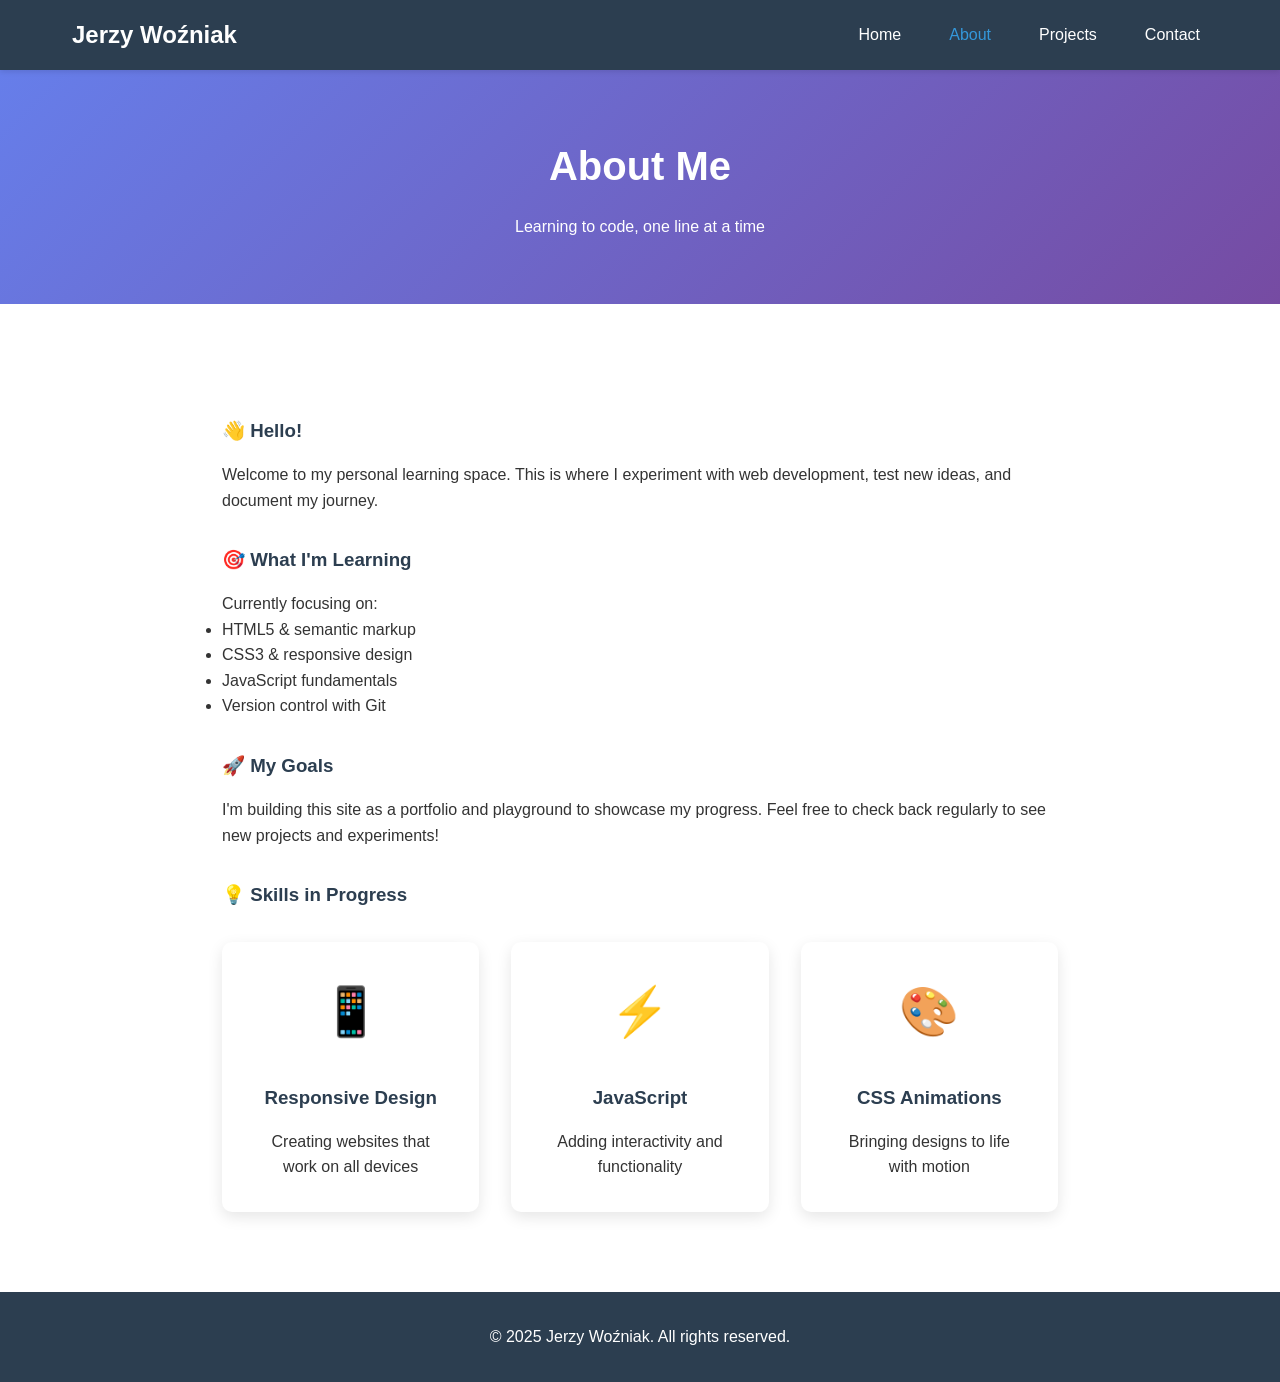
==== about.html @ 8f4920d2 "first upload basic tamplates, for development and filling out" ====
<!DOCTYPE html>
<html lang="en">
<head>
    <meta charset="UTF-8">
    <meta name="viewport" content="width=device-width, initial-scale=1.0">
    <title>About - My Personal Site</title>
    <link rel="stylesheet" href="style.css">
</head>
<body>
    <nav class="navbar">
        <div class="nav-container">
            <h1 class="logo">Jerzy Woźniak</h1>
            <ul class="nav-menu">
                <li><a href="index.html">Home</a></li>
                <li><a href="about.html" class="active">About</a></li>
                <li><a href="projects.html">Projects</a></li>
                <li><a href="contact.html">Contact</a></li>
            </ul>
            <div class="hamburger">
                <span></span>
                <span></span>
                <span></span>
            </div>
        </div>
    </nav>

    <div class="page-header fade-in">
        <h2>About Me</h2>
        <p>Learning to code, one line at a time</p>
    </div>

    <section class="content-section">
        <h3>👋 Hello!</h3>
        <p>Welcome to my personal learning space. This is where I experiment with web development, test new ideas, and document my journey.</p>
        
        <h3>🎯 What I'm Learning</h3>
        <p>Currently focusing on:</p>
        <ul>
            <li>HTML5 & semantic markup</li>
            <li>CSS3 & responsive design</li>
            <li>JavaScript fundamentals</li>
            <li>Version control with Git</li>
        </ul>

        <h3>🚀 My Goals</h3>
        <p>I'm building this site as a portfolio and playground to showcase my progress. Feel free to check back regularly to see new projects and experiments!</p>

        <h3>💡 Skills in Progress</h3>
        <div class="container" style="margin-top: 2rem;">
            <div class="feature-card">
                <div class="icon">📱</div>
                <h3>Responsive Design</h3>
                <p>Creating websites that work on all devices</p>
            </div>
            <div class="feature-card">
                <div class="icon">⚡</div>
                <h3>JavaScript</h3>
                <p>Adding interactivity and functionality</p>
            </div>
            <div class="feature-card">
                <div class="icon">🎨</div>
                <h3>CSS Animations</h3>
                <p>Bringing designs to life with motion</p>
            </div>
        </div>
    </section>

    <footer>
        <p>&copy; 2025 Jerzy Woźniak. All rights reserved.</p>
    </footer>

    <script src="script.js"></script>
</body>
</html>
---- style.css ----
* {
    margin: 0;
    padding: 0;
    box-sizing: border-box;
}

body {
    font-family: 'Segoe UI', Tahoma, Geneva, Verdana, sans-serif;
    line-height: 1.6;
    color: #333;
}

/* Navigation */
.navbar {
    background: #2c3e50;
    padding: 1rem 0;
    position: sticky;
    top: 0;
    z-index: 100;
    box-shadow: 0 2px 5px rgba(0,0,0,0.1);
}

.nav-container {
    max-width: 1200px;
    margin: 0 auto;
    padding: 0 2rem;
    display: flex;
    justify-content: space-between;
    align-items: center;
}

.logo {
    color: #fff;
    font-size: 1.5rem;
}

.nav-menu {
    display: flex;
    list-style: none;
    gap: 2rem;
}

.nav-menu a {
    color: #fff;
    text-decoration: none;
    transition: color 0.3s;
    padding: 0.5rem;
}

.nav-menu a:hover,
.nav-menu a.active {
    color: #3498db;
}

.hamburger {
    display: none;
    flex-direction: column;
    cursor: pointer;
    gap: 4px;
}

.hamburger span {
    width: 25px;
    height: 3px;
    background: #fff;
    transition: 0.3s;
}

/* Hero Section */
.hero {
    background: linear-gradient(135deg, #667eea 0%, #764ba2 100%);
    color: #fff;
    min-height: 80vh;
    display: flex;
    align-items: center;
    justify-content: center;
    text-align: center;
    padding: 2rem;
}

.hero-content h2 {
    font-size: 3rem;
    margin-bottom: 1rem;
}

.hero-content p {
    font-size: 1.3rem;
    margin-bottom: 2rem;
}

.btn {
    display: inline-block;
    padding: 1rem 2rem;
    background: #fff;
    color: #667eea;
    text-decoration: none;
    border-radius: 5px;
    font-weight: bold;
    transition: transform 0.3s, box-shadow 0.3s;
}

.btn:hover {
    transform: translateY(-3px);
    box-shadow: 0 10px 20px rgba(0,0,0,0.2);
}

/* Features Section */
.features {
    padding: 4rem 2rem;
    background: #f8f9fa;
}

.container {
    max-width: 1200px;
    margin: 0 auto;
    display: grid;
    grid-template-columns: repeat(auto-fit, minmax(250px, 1fr));
    gap: 2rem;
}

.feature-card {
    background: #fff;
    padding: 2rem;
    border-radius: 10px;
    text-align: center;
    box-shadow: 0 5px 15px rgba(0,0,0,0.1);
    transition: transform 0.3s;
}

.feature-card:hover {
    transform: translateY(-10px);
}

.icon {
    font-size: 3rem;
    margin-bottom: 1rem;
}

.feature-card h3 {
    margin-bottom: 1rem;
    color: #2c3e50;
}

/* Footer */
footer {
    background: #2c3e50;
    color: #fff;
    text-align: center;
    padding: 2rem;
}

/* Page Content Styles */
.page-header {
    background: linear-gradient(135deg, #667eea 0%, #764ba2 100%);
    color: #fff;
    padding: 4rem 2rem;
    text-align: center;
}

.page-header h2 {
    font-size: 2.5rem;
    margin-bottom: 1rem;
}

.content-section {
    max-width: 900px;
    margin: 3rem auto;
    padding: 2rem;
}

.content-section h3 {
    color: #2c3e50;
    margin: 2rem 0 1rem;
}

.project-grid {
    display: grid;
    grid-template-columns: repeat(auto-fit, minmax(300px, 1fr));
    gap: 2rem;
    padding: 2rem;
}

.project-card {
    background: #fff;
    border-radius: 10px;
    overflow: hidden;
    box-shadow: 0 5px 15px rgba(0,0,0,0.1);
    transition: transform 0.3s;
}

.project-card:hover {
    transform: translateY(-5px);
}

.project-card img {
    width: 100%;
    height: 200px;
    object-fit: cover;
    background: #e9ecef;
}

.project-card-content {
    padding: 1.5rem;
}

.contact-form {
    max-width: 600px;
    margin: 0 auto;
}

.form-group {
    margin-bottom: 1.5rem;
}

.form-group label {
    display: block;
    margin-bottom: 0.5rem;
    color: #2c3e50;
    font-weight: bold;
}

.form-group input,
.form-group textarea {
    width: 100%;
    padding: 0.8rem;
    border: 2px solid #e9ecef;
    border-radius: 5px;
    font-family: inherit;
    transition: border-color 0.3s;
}

.form-group input:focus,
.form-group textarea:focus {
    outline: none;
    border-color: #667eea;
}

.form-group textarea {
    resize: vertical;
    min-height: 150px;
}

/* Animations */
.fade-in {
    animation: fadeIn 1s ease-in;
}

.slide-up {
    animation: slideUp 0.8s ease-out;
    animation-fill-mode: both;
}

.delay-1 {
    animation-delay: 0.2s;
}

.delay-2 {
    animation-delay: 0.4s;
}

@keyframes fadeIn {
    from {
        opacity: 0;
    }
    to {
        opacity: 1;
    }
}

@keyframes slideUp {
    from {
        opacity: 0;
        transform: translateY(30px);
    }
    to {
        opacity: 1;
        transform: translateY(0);
    }
}

/* Mobile Responsive */
@media (max-width: 768px) {
    .hamburger {
        display: flex;
    }
    
    .nav-menu {
        position: fixed;
        left: -100%;
        top: 70px;
        flex-direction: column;
        background: #2c3e50;
        width: 100%;
        text-align: center;
        transition: 0.3s;
        padding: 2rem 0;
    }
    
    .nav-menu.active {
        left: 0;
    }
    
    .hero-content h2 {
        font-size: 2rem;
    }
    
    .hero-content p {
        font-size: 1rem;
    }
}
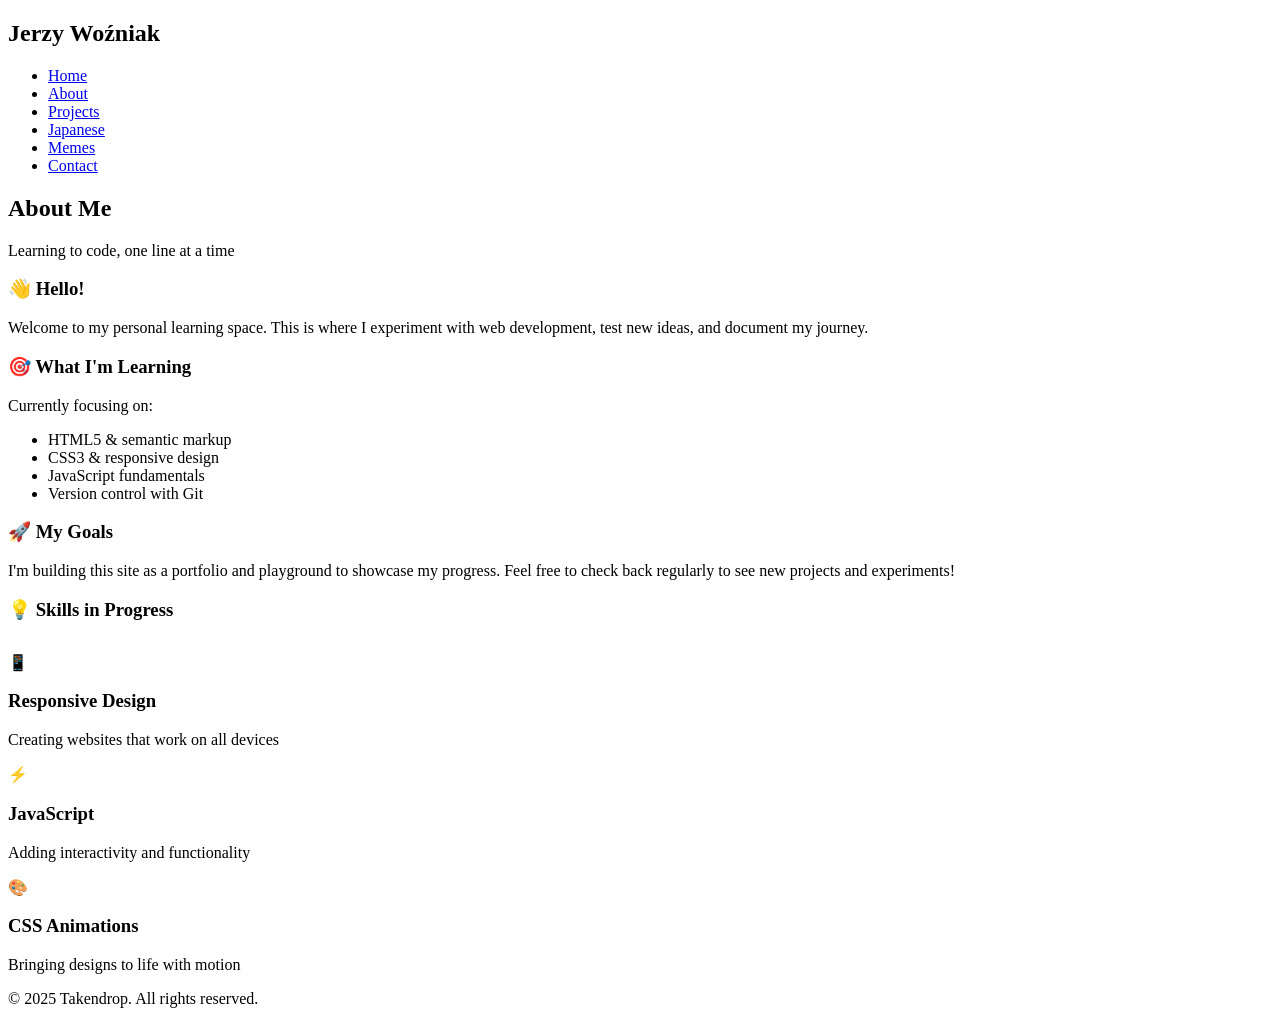
==== commit 403a7ba7: "with structure" ====
--- a/about.html
+++ b/about.html
@@ -1,74 +1,76 @@
-<!DOCTYPE html>
-<html lang="en">
-<head>
-    <meta charset="UTF-8">
-    <meta name="viewport" content="width=device-width, initial-scale=1.0">
-    <title>About - My Personal Site</title>
-    <link rel="stylesheet" href="style.css">
-</head>
-<body>
-    <nav class="navbar">
-        <div class="nav-container">
-            <h1 class="logo">Jerzy Woźniak</h1>
-            <ul class="nav-menu">
-                <li><a href="index.html">Home</a></li>
-                <li><a href="about.html" class="active">About</a></li>
-                <li><a href="projects.html">Projects</a></li>
-                <li><a href="contact.html">Contact</a></li>
-            </ul>
-            <div class="hamburger">
-                <span></span>
-                <span></span>
-                <span></span>
-            </div>
-        </div>
-    </nav>
-
-    <div class="page-header fade-in">
-        <h2>About Me</h2>
-        <p>Learning to code, one line at a time</p>
-    </div>
-
-    <section class="content-section">
-        <h3>👋 Hello!</h3>
-        <p>Welcome to my personal learning space. This is where I experiment with web development, test new ideas, and document my journey.</p>
-        
-        <h3>🎯 What I'm Learning</h3>
-        <p>Currently focusing on:</p>
-        <ul>
-            <li>HTML5 & semantic markup</li>
-            <li>CSS3 & responsive design</li>
-            <li>JavaScript fundamentals</li>
-            <li>Version control with Git</li>
-        </ul>
-
-        <h3>🚀 My Goals</h3>
-        <p>I'm building this site as a portfolio and playground to showcase my progress. Feel free to check back regularly to see new projects and experiments!</p>
-
-        <h3>💡 Skills in Progress</h3>
-        <div class="container" style="margin-top: 2rem;">
-            <div class="feature-card">
-                <div class="icon">📱</div>
-                <h3>Responsive Design</h3>
-                <p>Creating websites that work on all devices</p>
-            </div>
-            <div class="feature-card">
-                <div class="icon">⚡</div>
-                <h3>JavaScript</h3>
-                <p>Adding interactivity and functionality</p>
-            </div>
-            <div class="feature-card">
-                <div class="icon">🎨</div>
-                <h3>CSS Animations</h3>
-                <p>Bringing designs to life with motion</p>
-            </div>
-        </div>
-    </section>
-
-    <footer>
-        <p>&copy; 2025 Jerzy Woźniak. All rights reserved.</p>
-    </footer>
-
-    <script src="script.js"></script>
-</body>
+<!DOCTYPE html>
+<html lang="en">
+<head>
+    <meta charset="UTF-8">
+    <meta name="viewport" content="width=device-width, initial-scale=1.0">
+    <title>About - My Personal Site</title>
+    <link rel="stylesheet" href="css/style.css">
+</head>
+<body>
+    <nav class="navbar">
+        <div class="nav-container">
+            <h1 class="logo">Jerzy Woźniak</h1>
+            <ul class="nav-menu">
+                <li><a href="index.html">Home</a></li>
+                <li><a href="about.html" class="active">About</a></li>
+                <li><a href="projects.html">Projects</a></li>
+				<li><a href="japanese.html">Japanese</a></li>
+    			<li><a href="memes.html">Memes</a></li>
+                <li><a href="contact.html">Contact</a></li>
+            </ul>
+            <div class="hamburger">
+                <span></span>
+                <span></span>
+                <span></span>
+            </div>
+        </div>
+    </nav>
+
+    <div class="page-header fade-in">
+        <h2>About Me</h2>
+        <p>Learning to code, one line at a time</p>
+    </div>
+
+    <section class="content-section">
+        <h3>👋 Hello!</h3>
+        <p>Welcome to my personal learning space. This is where I experiment with web development, test new ideas, and document my journey.</p>
+        
+        <h3>🎯 What I'm Learning</h3>
+        <p>Currently focusing on:</p>
+        <ul>
+            <li>HTML5 & semantic markup</li>
+            <li>CSS3 & responsive design</li>
+            <li>JavaScript fundamentals</li>
+            <li>Version control with Git</li>
+        </ul>
+
+        <h3>🚀 My Goals</h3>
+        <p>I'm building this site as a portfolio and playground to showcase my progress. Feel free to check back regularly to see new projects and experiments!</p>
+
+        <h3>💡 Skills in Progress</h3>
+        <div class="container" style="margin-top: 2rem;">
+            <div class="feature-card">
+                <div class="icon">📱</div>
+                <h3>Responsive Design</h3>
+                <p>Creating websites that work on all devices</p>
+            </div>
+            <div class="feature-card">
+                <div class="icon">⚡</div>
+                <h3>JavaScript</h3>
+                <p>Adding interactivity and functionality</p>
+            </div>
+            <div class="feature-card">
+                <div class="icon">🎨</div>
+                <h3>CSS Animations</h3>
+                <p>Bringing designs to life with motion</p>
+            </div>
+        </div>
+    </section>
+
+    <footer>
+        <p>&copy; 2025 Takendrop. All rights reserved.</p>
+    </footer>
+
+    <script src="js/script.js"></script>
+</body>
 </html>
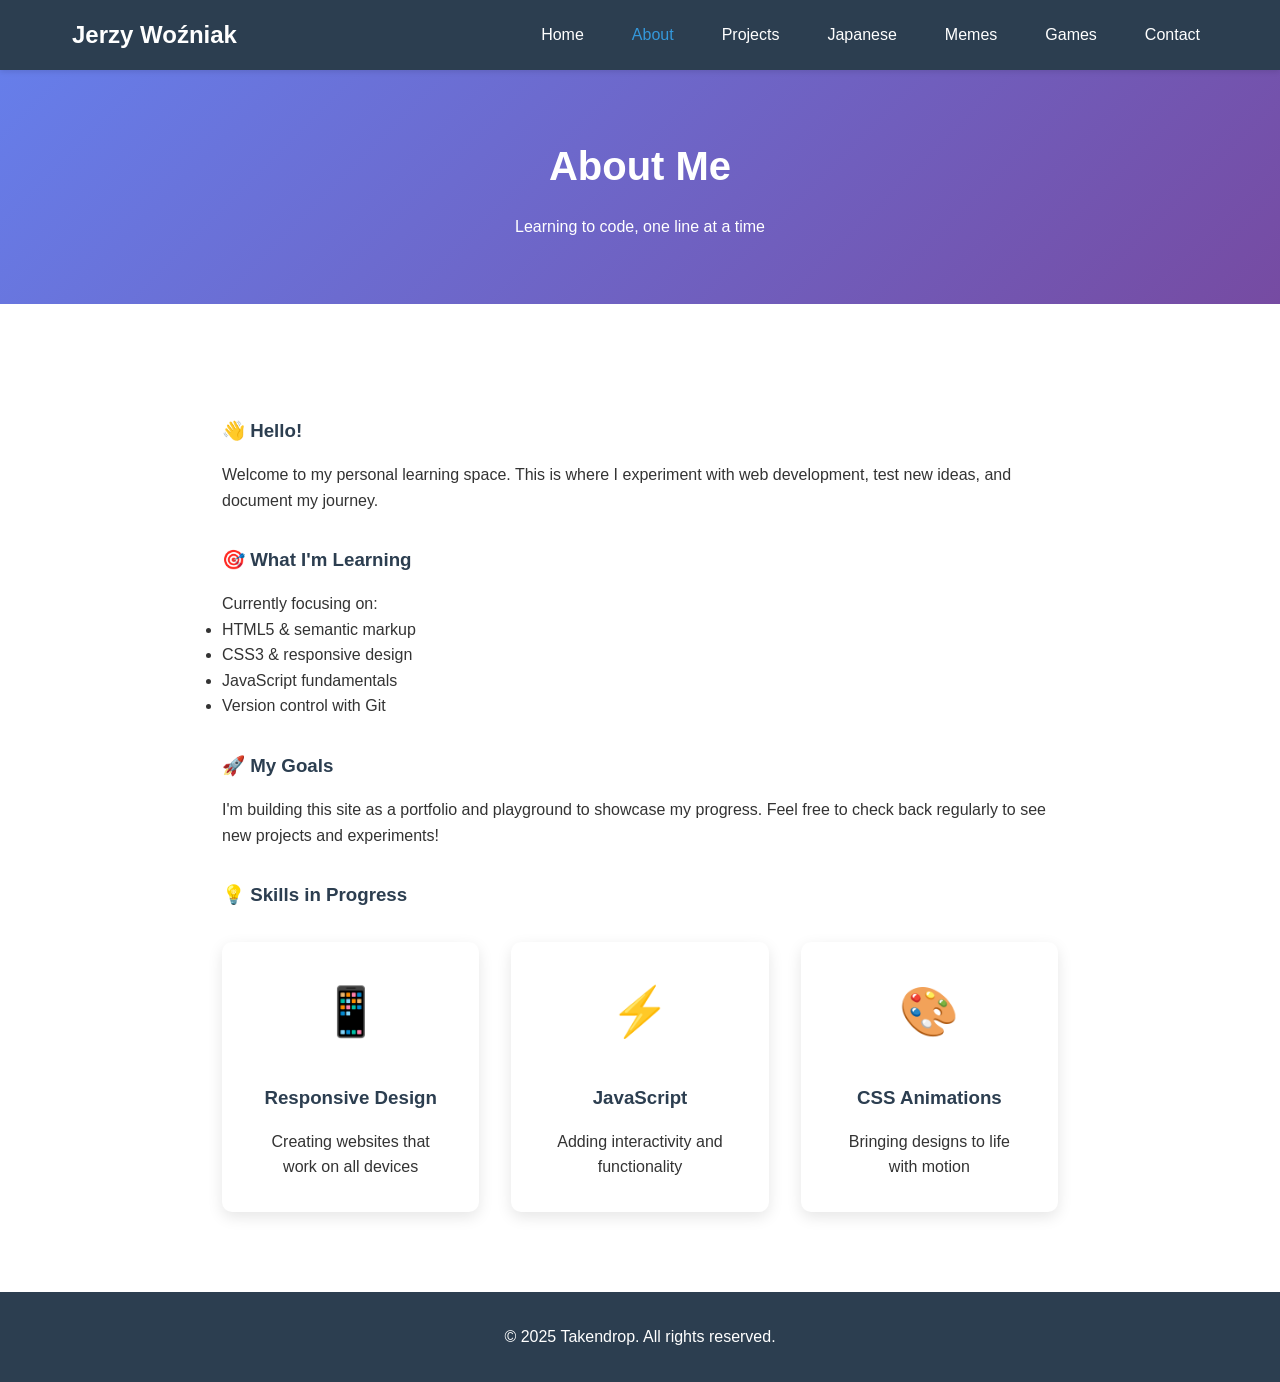
==== commit 23869ae9: "games page with image, egg chart for season" ====
--- a/about.html
+++ b/about.html
@@ -16,6 +16,7 @@
                 <li><a href="projects.html">Projects</a></li>
 				<li><a href="japanese.html">Japanese</a></li>
     			<li><a href="memes.html">Memes</a></li>
+				<li><a href="games.html">Games</a></li>
                 <li><a href="contact.html">Contact</a></li>
             </ul>
             <div class="hamburger">
--- a/css/style.css
+++ b/css/style.css
@@ -0,0 +1,413 @@
+* {
+    margin: 0;
+    padding: 0;
+    box-sizing: border-box;
+}
+
+body {
+    font-family: 'Segoe UI', Tahoma, Geneva, Verdana, sans-serif;
+    line-height: 1.6;
+    color: #333;
+}
+
+/* Navigation */
+.navbar {
+    background: #2c3e50;
+    padding: 1rem 0;
+    position: sticky;
+    top: 0;
+    z-index: 100;
+    box-shadow: 0 2px 5px rgba(0,0,0,0.1);
+}
+
+.nav-container {
+    max-width: 1200px;
+    margin: 0 auto;
+    padding: 0 2rem;
+    display: flex;
+    justify-content: space-between;
+    align-items: center;
+}
+
+.logo {
+    color: #fff;
+    font-size: 1.5rem;
+}
+
+.nav-menu {
+    display: flex;
+    list-style: none;
+    gap: 2rem;
+}
+
+.nav-menu a {
+    color: #fff;
+    text-decoration: none;
+    transition: color 0.3s;
+    padding: 0.5rem;
+}
+
+.nav-menu a:hover,
+.nav-menu a.active {
+    color: #3498db;
+}
+
+.hamburger {
+    display: none;
+    flex-direction: column;
+    cursor: pointer;
+    gap: 4px;
+}
+
+.hamburger span {
+    width: 25px;
+    height: 3px;
+    background: #fff;
+    transition: 0.3s;
+}
+
+/* Hero Section */
+.hero {
+    background: linear-gradient(135deg, #667eea 0%, #764ba2 100%);
+    color: #fff;
+    min-height: 80vh;
+    display: flex;
+    align-items: center;
+    justify-content: center;
+    text-align: center;
+    padding: 2rem;
+}
+
+.hero-content h2 {
+    font-size: 3rem;
+    margin-bottom: 1rem;
+}
+
+.hero-content p {
+    font-size: 1.3rem;
+    margin-bottom: 2rem;
+}
+
+.btn {
+    display: inline-block;
+    padding: 1rem 2rem;
+    background: #fff;
+    color: #667eea;
+    text-decoration: none;
+    border-radius: 5px;
+    font-weight: bold;
+    transition: transform 0.3s, box-shadow 0.3s;
+}
+
+.btn:hover {
+    transform: translateY(-3px);
+    box-shadow: 0 10px 20px rgba(0,0,0,0.2);
+}
+
+/* Features Section */
+.features {
+    padding: 4rem 2rem;
+    background: #f8f9fa;
+}
+
+.container {
+    max-width: 1200px;
+    margin: 0 auto;
+    display: grid;
+    grid-template-columns: repeat(auto-fit, minmax(250px, 1fr));
+    gap: 2rem;
+}
+
+.feature-card {
+    background: #fff;
+    padding: 2rem;
+    border-radius: 10px;
+    text-align: center;
+    box-shadow: 0 5px 15px rgba(0,0,0,0.1);
+    transition: transform 0.3s;
+}
+
+.feature-card:hover {
+    transform: translateY(-10px);
+}
+
+.icon {
+    font-size: 3rem;
+    margin-bottom: 1rem;
+}
+
+.feature-card h3 {
+    margin-bottom: 1rem;
+    color: #2c3e50;
+}
+
+/* Footer */
+footer {
+    background: #2c3e50;
+    color: #fff;
+    text-align: center;
+    padding: 2rem;
+}
+
+/* Page Content Styles */
+.page-header {
+    background: linear-gradient(135deg, #667eea 0%, #764ba2 100%);
+    color: #fff;
+    padding: 4rem 2rem;
+    text-align: center;
+}
+
+.page-header h2 {
+    font-size: 2.5rem;
+    margin-bottom: 1rem;
+}
+
+.content-section {
+    max-width: 900px;
+    margin: 3rem auto;
+    padding: 2rem;
+}
+
+.content-section h3 {
+    color: #2c3e50;
+    margin: 2rem 0 1rem;
+}
+
+.project-grid {
+    display: grid;
+    grid-template-columns: repeat(auto-fit, minmax(300px, 1fr));
+    gap: 2rem;
+    padding: 2rem;
+}
+
+.project-card {
+    background: #fff;
+    border-radius: 10px;
+    overflow: hidden;
+    box-shadow: 0 5px 15px rgba(0,0,0,0.1);
+    transition: transform 0.3s;
+}
+
+.project-card:hover {
+    transform: translateY(-5px);
+}
+
+.project-card img {
+    width: 100%;
+    height: 200px;
+    object-fit: cover;
+    background: #e9ecef;
+}
+
+.project-card-content {
+    padding: 1.5rem;
+}
+
+.contact-form {
+    max-width: 600px;
+    margin: 0 auto;
+}
+
+.form-group {
+    margin-bottom: 1.5rem;
+}
+
+.form-group label {
+    display: block;
+    margin-bottom: 0.5rem;
+    color: #2c3e50;
+    font-weight: bold;
+}
+
+.form-group input,
+.form-group textarea {
+    width: 100%;
+    padding: 0.8rem;
+    border: 2px solid #e9ecef;
+    border-radius: 5px;
+    font-family: inherit;
+    transition: border-color 0.3s;
+}
+
+.form-group input:focus,
+.form-group textarea:focus {
+    outline: none;
+    border-color: #667eea;
+}
+
+.form-group textarea {
+    resize: vertical;
+    min-height: 150px;
+}
+
+/* Animations */
+.fade-in {
+    animation: fadeIn 1s ease-in;
+}
+
+.slide-up {
+    animation: slideUp 0.8s ease-out;
+    animation-fill-mode: both;
+}
+
+.delay-1 {
+    animation-delay: 0.2s;
+}
+
+.delay-2 {
+    animation-delay: 0.4s;
+}
+
+@keyframes fadeIn {
+    from {
+        opacity: 0;
+    }
+    to {
+        opacity: 1;
+    }
+}
+
+@keyframes slideUp {
+    from {
+        opacity: 0;
+        transform: translateY(30px);
+    }
+    to {
+        opacity: 1;
+        transform: translateY(0);
+    }
+}
+
+/* Meme Grid Styles */
+.meme-grid {
+    display: grid;
+    grid-template-columns: repeat(auto-fit, minmax(300px, 1fr));
+    gap: 2rem;
+    padding: 2rem 0;
+}
+
+.meme-card {
+    background: #fff;
+    border-radius: 10px;
+    overflow: hidden;
+    box-shadow: 0 5px 15px rgba(0,0,0,0.1);
+    transition: transform 0.3s;
+}
+
+.meme-card:hover {
+    transform: translateY(-5px);
+}
+
+.meme-card img {
+    width: 100%;
+    height: auto;
+    display: block;
+}
+
+.meme-caption {
+    padding: 1rem;
+    text-align: center;
+}
+
+.meme-caption p {
+    margin: 0;
+    color: #2c3e50;
+    font-style: italic;
+}
+
+/* Games Page Styles */
+.game-section {
+    margin: 3rem 0;
+    padding: 2rem;
+    background: #fff;
+    border-radius: 10px;
+    box-shadow: 0 5px 15px rgba(0,0,0,0.1);
+}
+
+.game-header {
+    text-align: center;
+    margin-bottom: 2rem;
+}
+
+.game-header h2 {
+    color: #2c3e50;
+    font-size: 2rem;
+    margin-bottom: 0.5rem;
+}
+
+.game-subtitle {
+    color: #666;
+    font-size: 1.1rem;
+}
+
+.game-content {
+    display: grid;
+    grid-template-columns: 1fr;
+    gap: 2rem;
+}
+
+.game-image-container {
+    text-align: center;
+}
+
+.game-featured-image {
+    width: 100%;
+    max-width: 900px;
+    height: auto;
+    border-radius: 10px;
+    box-shadow: 0 5px 15px rgba(0,0,0,0.1);
+}
+
+.image-caption {
+    margin-top: 1rem;
+    font-style: italic;
+    color: #666;
+}
+
+.game-details h3 {
+    color: #667eea;
+    margin: 1.5rem 0 0.5rem;
+}
+
+.game-details ul {
+    margin-left: 1.5rem;
+    line-height: 1.8;
+}
+
+.games-grid {
+    display: grid;
+    grid-template-columns: repeat(auto-fit, minmax(250px, 1fr));
+    gap: 2rem;
+    margin-top: 3rem;
+}
+
+/* Mobile Responsive */
+@media (max-width: 768px) {
+    .hamburger {
+        display: flex;
+    }
+    
+    .nav-menu {
+        position: fixed;
+        left: -100%;
+        top: 70px;
+        flex-direction: column;
+        background: #2c3e50;
+        width: 100%;
+        text-align: center;
+        transition: 0.3s;
+        padding: 2rem 0;
+    }
+    
+    .nav-menu.active {
+        left: 0;
+    }
+    
+    .hero-content h2 {
+        font-size: 2rem;
+    }
+    
+    .hero-content p {
+        font-size: 1rem;
+    }
+}
